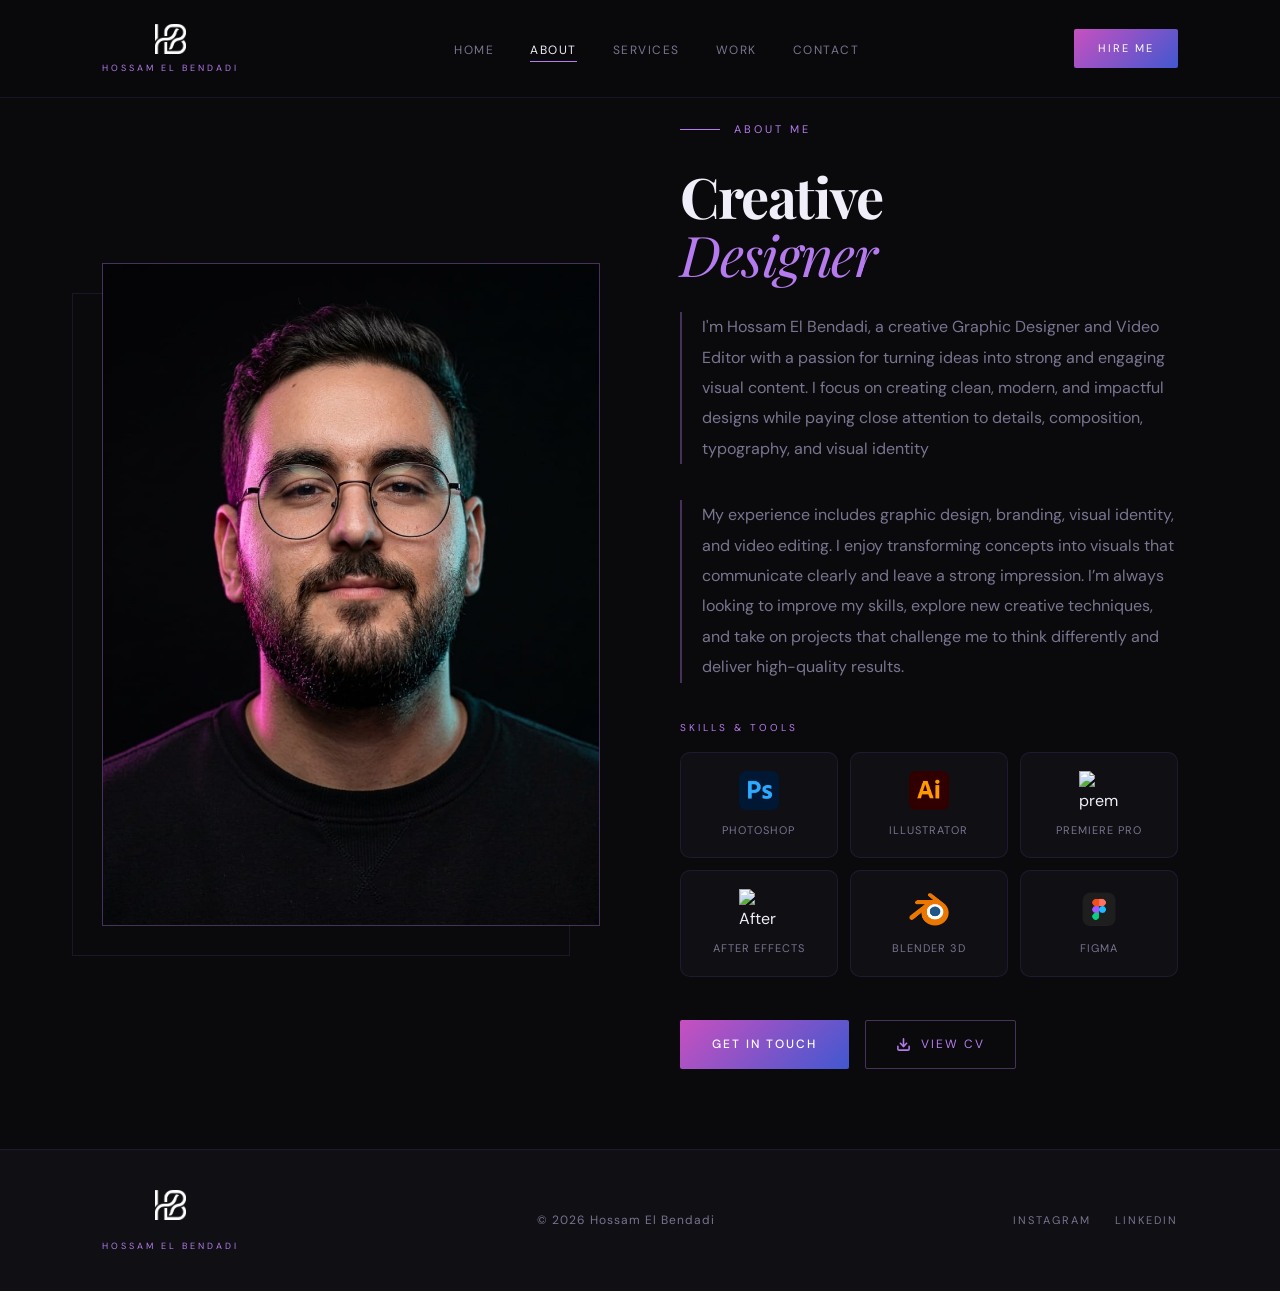
==== about.html @ 080a70f8 "Add files via upload" ====
<!DOCTYPE html>
<html lang="en">
<head>
  <meta charset="UTF-8">
  <meta name="viewport" content="width=device-width, initial-scale=1.0">
  <title>About — Hossam El Bendadi</title>
  <link rel="preconnect" href="https://fonts.googleapis.com">
  <link href="https://fonts.googleapis.com/css2?family=Playfair+Display:ital,wght@0,700;1,400;1,700&family=DM+Sans:wght@300;400;500&family=DM+Mono:wght@400;500&display=swap" rel="stylesheet">
  <link rel="stylesheet" href="style.css">
</head>
<body>

<nav>
  <a href="index.html" class="logo">
    <img src="logo hossam white.png" alt="HB" style="height:30px;width:auto; object-fit: contain; filter:brightness(0) invert(1);">
      <span style="display: block; margin-top: 8px;">HOSSAM EL BENDADI</span>
  </a>
  <ul>
    <li><a href="index.html">Home</a></li>
    <li><a href="about.html" class="active">About</a></li>
    <li><a href="services.html">Services</a></li>
    <li><a href="portfolio.html">Work</a></li>
   
    <li><a href="contact.html">Contact</a></li>
  </ul>
  <a href="contact.html" class="nav-cta">Hire Me</a>
</nav>

<div class="page">
  <section class="about-hero">
    <div class="about-img-wrap">
      <img class="about-img" src="2.jpeg" alt="Hossam El Bendadi">
      <div class="about-img-deco"></div>
    </div>
    <div class="about-text">
      <div class="eyebrow">
        <div class="line"></div>
        <span>About Me</span>
      </div>
      <h1>
        Creative
        <em>Designer</em>
      </h1>
      <p class="about-bio">
        I'm Hossam El Bendadi, a creative Graphic Designer and Video Editor with a passion for turning ideas into strong and engaging visual content. I focus on creating clean, modern, and impactful designs while paying close attention to details, composition, typography, and visual identity
      </p>
      <p class="about-bio" style="margin-top:0;">
       My experience includes graphic design, branding, visual identity, and video editing. I enjoy transforming concepts into visuals that communicate clearly and leave a strong impression.

I’m always looking to improve my skills, explore new creative techniques, and take on projects that challenge me to think differently and deliver high-quality results.
      </p>
      <p class="section-tag" style="margin-top:32px;">Skills & Tools</p>

      <div class="tools-grid">

        <!-- Photoshop (tswira dyalek) -->
        <div class="tool-item">
          <img src="photoshop.png" alt="Photoshop">
          <span>Photoshop</span>
        </div>

        <!-- Illustrator -->
        <div class="tool-item">
          <img src="illustrator.png" alt="illustrator">
          <span>Illustrator</span>
        </div>

        <!-- Premiere Pro -->
        <div class="tool-item">
           <img src="premier pro.png" alt="premier pro">
          <span>Premiere Pro</span>
        </div>

        <!-- After Effects -->
        <div class="tool-item">
           <img src="after effect.png" alt="After Effects">
          <span>After Effects</span>
        </div>

        <!-- Blender -->
        <div class="tool-item">
          <img src="Blender 3d.png" alt="Blender">
          <span>Blender 3D</span>
        </div>

        <!-- Figma (tswira dyalek) -->
        <div class="tool-item">
          <img src="figma.png" alt="Figma">
          <span>Figma</span>
        </div>

      </div>

      <style>
        .tools-grid {
          display: grid;
          grid-template-columns: repeat(3, 1fr);
          gap: 12px;
          margin-top: 16px;
        }
        .tool-item {
          display: flex;
          flex-direction: column;
          align-items: center;
          gap: 10px;
          background: var(--bg2);
          border: 1px solid var(--border);
          border-radius: 10px;
          padding: 18px 12px;
          transition: border-color 0.2s, background 0.2s;
        }
        .tool-item:hover {
          border-color: var(--gold-border);
          background: var(--bg3);
        }
        .tool-item img {
          width: 40px;
          height: 40px;
          object-fit: contain;
        }
        .tool-item span {
          font-size: 11px;
          letter-spacing: 1px;
          text-transform: uppercase;
          color: var(--muted);
          text-align: center;
        }
      </style>
      
      <br>
      <div style="display:flex;gap:16px;align-items:center;margin-top:16px;flex-wrap:wrap;">
        <a href="contact.html" class="btn-gold">Get In Touch</a>
        <a href="Hossam%20El%20Bendadi%20CV.pdf" id="cv-open-btn" class="btn-outline" style="display:inline-flex;align-items:center;gap:10px;">
          <svg width="15" height="15" viewBox="0 0 24 24" fill="none" stroke="currentColor" stroke-width="2.5" stroke-linecap="round" stroke-linejoin="round">
            <path d="M21 15v4a2 2 0 0 1-2 2H5a2 2 0 0 1-2-2v-4"/>
            <polyline points="7 10 12 15 17 10"/>
            <line x1="12" y1="15" x2="12" y2="3"/>
          </svg>
          View CV
        </a>
      </div>
    </div>
  </section>
</div>

 <footer>
    <a href="index.html" class="logo">
      <img src="logo hossam white.png" alt="HB" style="height:30px;width:auto; object-fit: contain; filter:brightness(0) invert(1);">
      <span style="display: block; margin-top: 20px;">HOSSAM EL BENDADI</span>
    </a>
    <p>© 2026 Hossam El Bendadi</p>
    <div class="socials">
      <a href="https://www.instagram.com/hossamdesign_1?igsh=N2c5M213bTdkdm1r" target="_blank">Instagram</a>
      <a href="https://www.linkedin.com/in/hossam-el-bendadi-33090b414?utm_source=share_via&utm_content=profile&utm_medium=medium_android" target="_blank">LinkedIn</a>
    </div>
  </footer>

<!-- CV VIEWER MODAL -->
<div class="cv-modal" id="cv-modal">
  <div class="cv-modal-top">
    <span class="cv-modal-title">Houssam El Bendadi — CV</span>
    <button class="cv-modal-close" id="cv-modal-close">✕ Close</button>
  </div>
  <div class="cv-modal-body">
    <iframe id="cv-modal-frame" src="" title="CV"></iframe>
  </div>
</div>

<style>
  .cv-modal {
    display: none;
    position: fixed;
    inset: 0;
    z-index: 999;
    background: rgba(5,5,8,0.96);
    backdrop-filter: blur(10px);
    flex-direction: column;
  }
  .cv-modal.open { display: flex; }
  .cv-modal-top {
    display: flex;
    align-items: center;
    justify-content: space-between;
    padding: 16px 24px;
    background: rgba(10,10,12,0.9);
    border-bottom: 1px solid var(--border);
  }
  .cv-modal-title {
    font-family: var(--font-head);
    font-size: 16px;
    color: var(--text);
  }
  .cv-modal-close {
    background: none;
    border: 1px solid var(--border);
    color: var(--text);
    padding: 8px 16px;
    border-radius: 6px;
    cursor: pointer;
    font-size: 13px;
    letter-spacing: 1px;
    transition: border-color 0.2s, background 0.2s;
  }
  .cv-modal-close:hover {
    border-color: var(--gold);
    background: rgba(181,123,238,0.1);
  }
  .cv-modal-body {
    flex: 1;
    padding: 16px;
  }
  .cv-modal-body iframe {
    width: 100%;
    height: 100%;
    border: 1px solid var(--gold-border);
    background: #fff;
  }
</style>

<script>
  (function() {
    const openBtn  = document.getElementById('cv-open-btn');
    const modal    = document.getElementById('cv-modal');
    const closeBtn = document.getElementById('cv-modal-close');
    const frame    = document.getElementById('cv-modal-frame');
    const CV_SRC   = 'Hossam%20El%20Bendadi%20CV.pdf';

    function openModal(e) {
      e.preventDefault();
      frame.src = CV_SRC;
      modal.classList.add('open');
      document.body.style.overflow = 'hidden';
    }
    function closeModal() {
      modal.classList.remove('open');
      document.body.style.overflow = '';
      frame.src = '';
    }
    openBtn.addEventListener('click', openModal);
    closeBtn.addEventListener('click', closeModal);
    document.addEventListener('keydown', e => {
      if (e.key === 'Escape' && modal.classList.contains('open')) closeModal();
    });
  })();
</script>

</body>
</html>
---- style.css ----
/* ===== RESET & BASE ===== */
*, *::before, *::after { margin: 0; padding: 0; box-sizing: border-box; }

:root {
  --bg1:         #0a0a0c;
  --bg2:         #0f0f14;
  --bg3:         #141420;
  --border:      rgba(160, 100, 255, 0.12);
  --gold:        #b57bee;
  --gold-border: rgba(181, 123, 238, 0.35);
  --text:        #f0eef8;
  --muted:       #7a7490;
  --accent:      #c850c0;
  --accent2:     #4158d0;
  --font-head:   'Playfair Display', serif;
  --font-body:   'DM Sans', sans-serif;
  --font-mono:   'DM Mono', monospace;
}

html { scroll-behavior: smooth; }

body {
  background: var(--bg1);
  color: var(--text);
  font-family: var(--font-body);
  font-size: 16px;
  line-height: 1.7;
  -webkit-font-smoothing: antialiased;
}

a { color: inherit; text-decoration: none; }
img { display: block; }

/* ===== TYPOGRAPHY ===== */
.section-tag {
  font-size: 10px;
  letter-spacing: 3px;
  text-transform: uppercase;
  color: var(--gold);
  display: block;
  margin-bottom: 14px;
}

.section-title {
  font-family: var(--font-head);
  font-size: 48px;
  font-weight: 700;
  line-height: 1.1;
  letter-spacing: -1px;
}

.section-title em {
  font-style: italic;
  font-weight: 400;
  color: var(--gold);
}

/* ===== BUTTONS ===== */
.btn-gold {
  display: inline-block;
  padding: 14px 32px;
  background: linear-gradient(135deg, var(--accent), var(--accent2));
  color: #fff;
  font-size: 12px;
  font-weight: 500;
  letter-spacing: 2px;
  text-transform: uppercase;
  border-radius: 2px;
  transition: opacity 0.2s;
}
.btn-gold:hover { opacity: 0.85; }

.btn-outline {
  display: inline-block;
  padding: 13px 30px;
  border: 1px solid var(--gold-border);
  color: var(--gold);
  font-size: 12px;
  font-weight: 400;
  letter-spacing: 2px;
  text-transform: uppercase;
  border-radius: 2px;
  transition: background 0.2s, border-color 0.2s;
}
.btn-outline:hover {
  background: rgba(181, 123, 238, 0.08);
  border-color: var(--gold);
}

/* ===== NAV ===== */
nav {
  position: fixed;
  top: 0; left: 0; right: 0;
  z-index: 100;
  display: flex;
  align-items: center;
  justify-content: space-between;
  padding: 24px 8%;
  background: rgba(10, 10, 12, 0.85);
  backdrop-filter: blur(12px);
  border-bottom: 1px solid var(--border);
}

.logo {
  font-family: var(--font-head);
  font-size: 22px;
  font-weight: 700;
  color: var(--text);
  display: flex;
  flex-direction: column;
  line-height: 1;
  gap: 2px;
}

.logo span {
  font-family: var(--font-body);
  font-size: 9px;
  letter-spacing: 3px;
  text-transform: uppercase;
  color: var(--gold);
  font-weight: 400;
}

nav ul {
  display: flex;
  gap: 36px;
  list-style: none;
}

nav ul a {
  font-size: 12px;
  letter-spacing: 1.5px;
  text-transform: uppercase;
  color: var(--muted);
  transition: color 0.2s;
  position: relative;
}

nav ul a::after {
  content: '';
  position: absolute;
  bottom: -4px; left: 0; right: 0;
  height: 1px;
  background: var(--gold);
  transform: scaleX(0);
  transition: transform 0.2s;
}

nav ul a:hover,
nav ul a.active { color: var(--text); }
nav ul a:hover::after,
nav ul a.active::after { transform: scaleX(1); }

.nav-cta {
  font-size: 11px;
  letter-spacing: 2px;
  text-transform: uppercase;
  padding: 10px 24px;
  background: linear-gradient(135deg, var(--accent), var(--accent2));
  color: #fff;
  border-radius: 2px;
  transition: opacity 0.2s;
}
.nav-cta:hover { opacity: 0.85; }

/* ===== PAGE WRAPPER ===== */
.page { padding-top: 0; }

/* ===== FOOTER ===== */
footer {
  border-top: 1px solid var(--border);
  padding: 40px 8%;
  display: flex;
  align-items: center;
  justify-content: space-between;
  background: var(--bg2);
}

footer p {
  font-size: 12px;
  color: var(--muted);
  letter-spacing: 1px;
}

.socials {
  display: flex;
  gap: 24px;
}

.socials a {
  font-size: 11px;
  letter-spacing: 2px;
  text-transform: uppercase;
  color: var(--muted);
  transition: color 0.2s;
}
.socials a:hover { color: var(--gold); }

/* ===== ABOUT PAGE ===== */
.about-hero {
  min-height: 100vh;
  display: grid;
  grid-template-columns: 1fr 1fr;
  align-items: center;
  padding: 120px 8% 80px;
  gap: 80px;
}

.about-img-wrap {
  position: relative;
}

.about-img {
  width: 100%;
  aspect-ratio: 3/4;
  object-fit: cover;
  border: 1px solid var(--gold-border);
}

.about-img-deco {
  position: absolute;
  top: 30px; left: -30px;
  width: 100%;
  height: 100%;
  border: 1px solid var(--border);
  z-index: -1;
}

.about-text .eyebrow {
  display: flex;
  align-items: center;
  gap: 14px;
  margin-bottom: 28px;
}
.about-text .eyebrow .line { width: 40px; height: 1px; background: var(--gold); }
.about-text .eyebrow span { font-size: 11px; letter-spacing: 3px; text-transform: uppercase; color: var(--gold); }

.about-text h1 {
  font-family: var(--font-head);
  font-size: 56px;
  font-weight: 700;
  line-height: 1.05;
  letter-spacing: -1.5px;
  margin-bottom: 10px;
}

.about-text h1 em { font-style: italic; font-weight: 400; color: var(--gold); display: block; }

.about-bio {
  color: var(--muted);
  font-size: 16px;
  line-height: 1.9;
  margin: 28px 0 36px;
  border-left: 2px solid var(--gold-border);
  padding-left: 20px;
}

.skills-list {
  display: flex;
  flex-wrap: wrap;
  gap: 10px;
  margin-top: 32px;
}

.skill-tag {
  font-size: 11px;
  letter-spacing: 1.5px;
  text-transform: uppercase;
  padding: 7px 16px;
  border: 1px solid var(--gold-border);
  color: var(--gold);
  border-radius: 2px;
}

/* ===== SERVICES PAGE ===== */
.services-hero {
  padding: 160px 8% 80px;
  text-align: center;
}

.services-grid-full {
  padding: 0 8% 100px;
  display: grid;
  grid-template-columns: repeat(3, 1fr);
  gap: 2px;
}

.service-card {
  background: var(--bg2);
  border: 1px solid var(--border);
  padding: 48px 36px;
  position: relative;
  transition: border-color 0.3s, background 0.3s;
  cursor: default;
}

.service-card:hover {
  border-color: var(--gold-border);
  background: var(--bg3);
}

.service-num {
  font-family: var(--font-mono);
  font-size: 11px;
  letter-spacing: 2px;
  color: var(--gold);
  opacity: 0.5;
  margin-bottom: 28px;
  display: block;
}

.service-icon-big {
  font-size: 36px;
  margin-bottom: 20px;
  display: block;
}

.service-card h3 {
  font-family: var(--font-head);
  font-size: 22px;
  font-weight: 700;
  margin-bottom: 14px;
  color: var(--text);
}

.service-card p {
  font-size: 14px;
  color: var(--muted);
  line-height: 1.8;
}

/* ===== PORTFOLIO PAGE ===== */
.portfolio-hero {
  padding: 160px 8% 60px;
  text-align: center;
}

.filter-bar {
  padding: 0 8% 48px;
  display: flex;
  gap: 12px;
  flex-wrap: wrap;
}

.filter-btn {
  font-size: 11px;
  letter-spacing: 2px;
  text-transform: uppercase;
  padding: 8px 20px;
  border: 1px solid var(--border);
  color: var(--muted);
  background: none;
  cursor: pointer;
  border-radius: 2px;
  transition: all 0.2s;
  font-family: var(--font-body);
}

.filter-btn:hover,
.filter-btn.active {
  border-color: var(--gold-border);
  color: var(--gold);
  background: rgba(181, 123, 238, 0.06);
}

.portfolio-grid {
  padding: 0 8% 100px;
  display: grid;
  grid-template-columns: repeat(3, 1fr);
  gap: 2px;
}

.port-item {
  background: var(--bg3);
  border: 1px solid var(--border);
  overflow: hidden;
  position: relative;
  cursor: pointer;
  aspect-ratio: 4/3;
  transition: border-color 0.3s;
}

.port-item:hover { border-color: var(--gold-border); }

.port-item .no-img {
  width: 100%; height: 100%;
  display: flex; align-items: center; justify-content: center;
  font-size: 12px; letter-spacing: 2px; text-transform: uppercase;
  color: var(--muted); opacity: 0.3;
}

.port-overlay {
  position: absolute;
  inset: 0;
  background: linear-gradient(transparent 40%, rgba(10,10,12,0.95));
  padding: 20px;
  display: flex;
  flex-direction: column;
  justify-content: flex-end;
  opacity: 0;
  transition: opacity 0.3s;
}

.port-item:hover .port-overlay { opacity: 1; }

.port-cat {
  font-size: 10px;
  letter-spacing: 3px;
  text-transform: uppercase;
  color: var(--gold);
  margin-bottom: 4px;
}

.port-name {
  font-family: var(--font-head);
  font-size: 18px;
  color: var(--text);
}

/* ===== CONTACT PAGE ===== */
.contact-wrap {
  min-height: 100vh;
  display: grid;
  grid-template-columns: 1fr 1fr;
  padding-top: 80px;
}

.contact-left {
  padding: 80px 8%;
  background: var(--bg2);
  border-right: 1px solid var(--border);
  display: flex;
  flex-direction: column;
  justify-content: center;
}

.contact-left h1 {
  font-family: var(--font-head);
  font-size: 52px;
  font-weight: 700;
  line-height: 1.05;
  letter-spacing: -1.5px;
  margin-bottom: 10px;
}

.contact-left h1 em { font-style: italic; font-weight: 400; color: var(--gold); display: block; }

.contact-left p {
  color: var(--muted);
  margin: 24px 0 48px;
  max-width: 360px;
  line-height: 1.9;
}

.contact-info { display: flex; flex-direction: column; gap: 20px; }

.contact-line {
  display: flex;
  align-items: center;
  gap: 16px;
  padding: 18px 20px;
  border: 1px solid var(--border);
  border-radius: 4px;
  transition: border-color 0.2s;
}

.contact-line:hover { border-color: var(--gold-border); }

.contact-line-icon {
  width: 36px; height: 36px;
  background: rgba(181, 123, 238, 0.1);
  border-radius: 50%;
  display: flex; align-items: center; justify-content: center;
  font-size: 16px;
  color: var(--gold);
  flex-shrink: 0;
}

.contact-line-text { display: flex; flex-direction: column; gap: 2px; }
.contact-line-label { font-size: 10px; letter-spacing: 2px; text-transform: uppercase; color: var(--muted); }
.contact-line-val { font-size: 14px; color: var(--text); }

.contact-right {
  padding: 80px 8%;
  display: flex;
  flex-direction: column;
  justify-content: center;
}

.contact-form { display: flex; flex-direction: column; gap: 20px; }

.form-group { display: flex; flex-direction: column; gap: 8px; }

.form-group label {
  font-size: 10px;
  letter-spacing: 2px;
  text-transform: uppercase;
  color: var(--muted);
}

.form-group input,
.form-group textarea,
.form-group select {
  background: var(--bg2);
  border: 1px solid var(--border);
  color: var(--text);
  font-family: var(--font-body);
  font-size: 14px;
  padding: 14px 18px;
  border-radius: 2px;
  outline: none;
  transition: border-color 0.2s;
  resize: none;
}

.form-group input:focus,
.form-group textarea:focus,
.form-group select:focus {
  border-color: var(--gold-border);
}

.form-group input::placeholder,
.form-group textarea::placeholder { color: var(--muted); opacity: 0.5; }

.form-row { display: grid; grid-template-columns: 1fr 1fr; gap: 20px; }

.form-submit {
  margin-top: 8px;
  padding: 16px;
  background: linear-gradient(135deg, var(--accent), var(--accent2));
  color: #fff;
  border: none;
  font-family: var(--font-body);
  font-size: 12px;
  font-weight: 500;
  letter-spacing: 3px;
  text-transform: uppercase;
  cursor: pointer;
  border-radius: 2px;
  transition: opacity 0.2s;
}
.form-submit:hover { opacity: 0.85; }
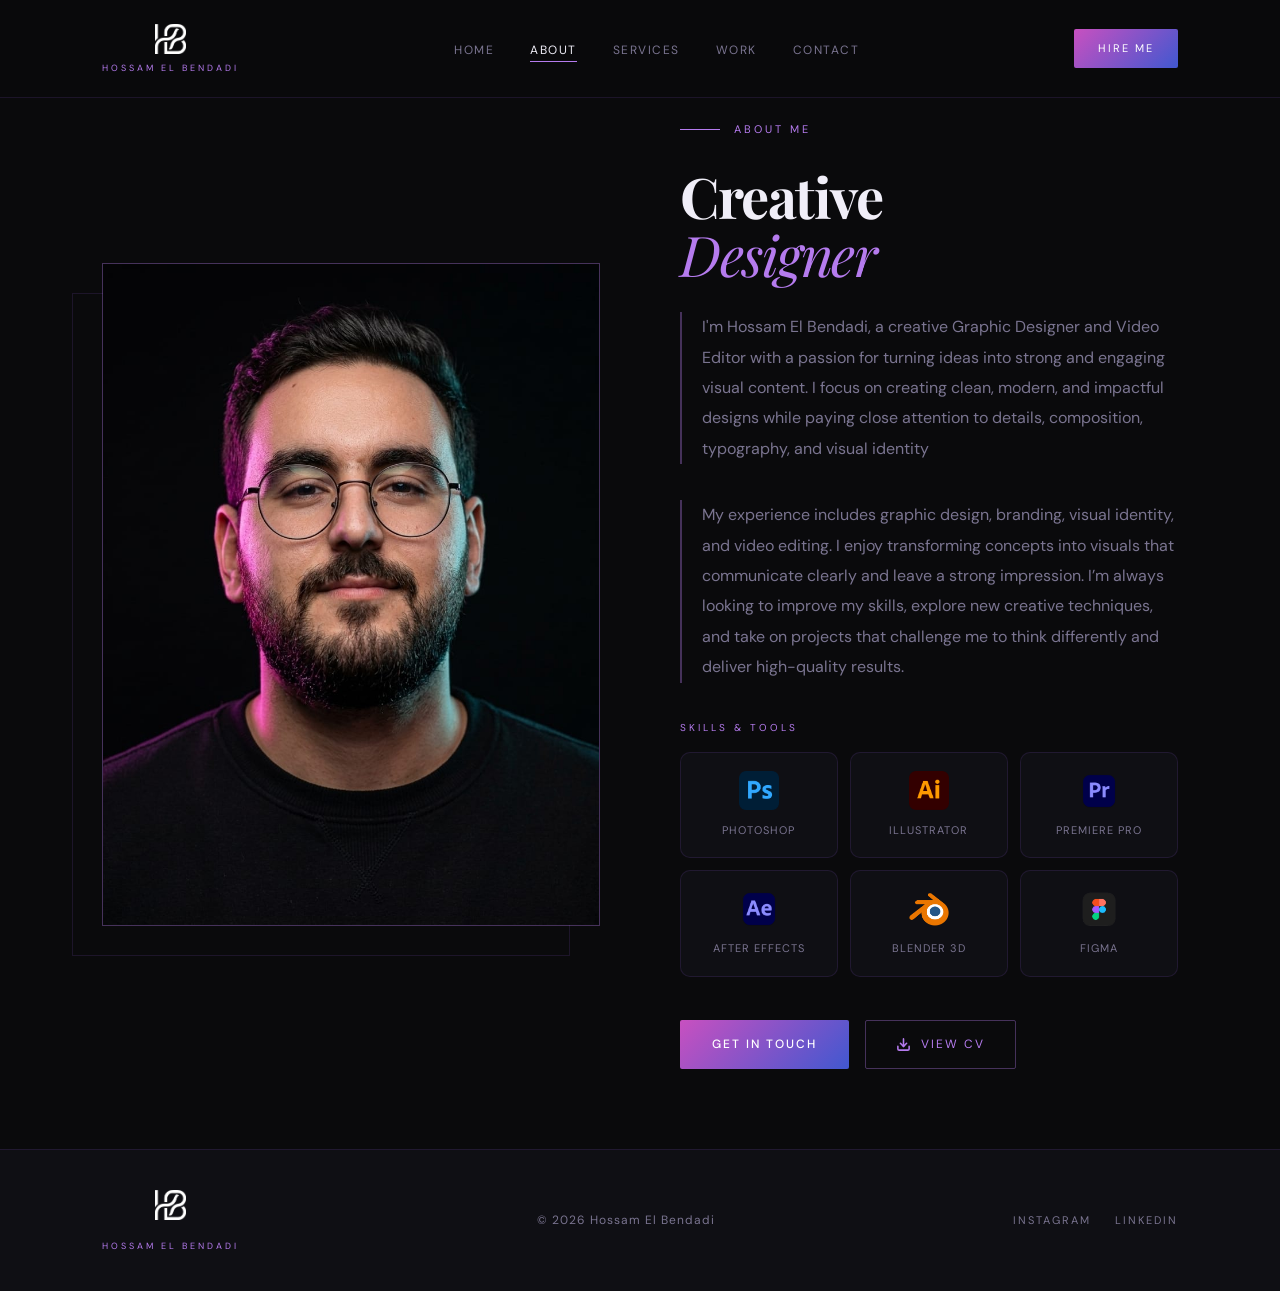
==== commit b0ac1c66: "Optimize portfolio media and improve responsive design" ====
--- a/about.html
+++ b/about.html
@@ -12,10 +12,10 @@
 
 <nav>
   <a href="index.html" class="logo">
-    <img src="logo hossam white.png" alt="HB" style="height:30px;width:auto; object-fit: contain; filter:brightness(0) invert(1);">
+    <img src="logo hossam white.webp" alt="HB" style="height:30px;width:auto; object-fit: contain; filter:brightness(0) invert(1);">
       <span style="display: block; margin-top: 8px;">HOSSAM EL BENDADI</span>
   </a>
-  <ul>
+  <ul id="primary-navigation">
     <li><a href="index.html">Home</a></li>
     <li><a href="about.html" class="active">About</a></li>
     <li><a href="services.html">Services</a></li>
@@ -23,6 +23,9 @@
    
     <li><a href="contact.html">Contact</a></li>
   </ul>
+  <button class="nav-toggle" type="button" aria-expanded="false" aria-controls="primary-navigation" aria-label="Toggle navigation">
+    <span></span><span></span><span></span>
+  </button>
   <a href="contact.html" class="nav-cta">Hire Me</a>
 </nav>
 
@@ -55,37 +58,37 @@
 
         <!-- Photoshop (tswira dyalek) -->
         <div class="tool-item">
-          <img src="photoshop.png" alt="Photoshop">
+          <img src="photoshop.webp" alt="Photoshop">
           <span>Photoshop</span>
         </div>
 
         <!-- Illustrator -->
         <div class="tool-item">
-          <img src="illustrator.png" alt="illustrator">
+          <img src="illustrator.webp" alt="illustrator">
           <span>Illustrator</span>
         </div>
 
         <!-- Premiere Pro -->
         <div class="tool-item">
-           <img src="premier pro.png" alt="premier pro">
+           <img src="premier pro.webp" alt="premier pro">
           <span>Premiere Pro</span>
         </div>
 
         <!-- After Effects -->
         <div class="tool-item">
-           <img src="after effect.png" alt="After Effects">
+           <img src="after effect.webp" alt="After Effects">
           <span>After Effects</span>
         </div>
 
         <!-- Blender -->
         <div class="tool-item">
-          <img src="Blender 3d.png" alt="Blender">
+          <img src="Blender 3d.webp" alt="Blender">
           <span>Blender 3D</span>
         </div>
 
         <!-- Figma (tswira dyalek) -->
         <div class="tool-item">
-          <img src="figma.png" alt="Figma">
+          <img src="figma.webp" alt="Figma">
           <span>Figma</span>
         </div>
 
@@ -145,7 +148,7 @@
 
  <footer>
     <a href="index.html" class="logo">
-      <img src="logo hossam white.png" alt="HB" style="height:30px;width:auto; object-fit: contain; filter:brightness(0) invert(1);">
+      <img src="logo hossam white.webp" alt="HB" style="height:30px;width:auto; object-fit: contain; filter:brightness(0) invert(1);">
       <span style="display: block; margin-top: 20px;">HOSSAM EL BENDADI</span>
     </a>
     <p>© 2026 Hossam El Bendadi</p>
@@ -244,5 +247,7 @@
   })();
 </script>
 
+<script src="responsive.js"></script>
+
 </body>
-</html>+</html>
--- a/style.css
+++ b/style.css
@@ -539,4 +539,203 @@
   border-radius: 2px;
   transition: opacity 0.2s;
 }
-.form-submit:hover { opacity: 0.85; }+.form-submit:hover { opacity: 0.85; }
+
+/* ===== RESPONSIVE ADJUSTMENTS ===== */
+.nav-toggle {
+  display: none;
+  width: 44px;
+  height: 44px;
+  align-items: center;
+  justify-content: center;
+  flex-direction: column;
+  gap: 5px;
+  padding: 0;
+  border: 1px solid var(--gold-border);
+  border-radius: 2px;
+  background: transparent;
+  color: var(--text);
+  cursor: pointer;
+}
+
+.nav-toggle span {
+  width: 20px;
+  height: 1px;
+  background: currentColor;
+  transition: transform 0.2s, opacity 0.2s;
+}
+
+nav.menu-open .nav-toggle span:nth-child(1) { transform: translateY(6px) rotate(45deg); }
+nav.menu-open .nav-toggle span:nth-child(2) { opacity: 0; }
+nav.menu-open .nav-toggle span:nth-child(3) { transform: translateY(-6px) rotate(-45deg); }
+
+.form-row > *,
+.contact-line-text { min-width: 0; }
+
+.form-group input,
+.form-group textarea,
+.form-group select { width: 100%; }
+
+@media (max-width: 900px) {
+  .services-grid-full,
+  .portfolio-grid { grid-template-columns: repeat(2, minmax(0, 1fr)); }
+
+  .contact-wrap {
+    min-height: auto;
+    grid-template-columns: 1fr;
+    padding-top: 98px;
+  }
+
+  .contact-left {
+    border-right: 0;
+    border-bottom: 1px solid var(--border);
+  }
+
+  .contact-left,
+  .contact-right { padding: 64px 8%; }
+}
+
+@media (max-width: 767px) {
+  nav {
+    min-height: 92px;
+    padding: 16px 8%;
+  }
+
+  nav .nav-cta { display: none; }
+
+  .nav-toggle { display: flex; }
+
+  nav ul {
+    display: none;
+    position: absolute;
+    top: 100%;
+    left: 0;
+    right: 0;
+    flex-direction: column;
+    gap: 0;
+    padding: 8px 8% 20px;
+    background: rgba(10, 10, 12, 0.98);
+    border-bottom: 1px solid var(--border);
+    box-shadow: 0 18px 30px rgba(0, 0, 0, 0.28);
+  }
+
+  nav.menu-open ul { display: flex; }
+
+  nav ul a {
+    display: block;
+    padding: 11px 0;
+    font-size: 13px;
+  }
+
+  .section-title { font-size: 40px; }
+
+  .about-hero {
+    min-height: auto;
+    grid-template-columns: 1fr;
+    gap: 48px;
+    padding: 132px 8% 72px;
+  }
+
+  .about-img-wrap {
+    width: 100%;
+    max-width: 440px;
+    margin: 0 auto;
+  }
+
+  .about-text h1 { font-size: 46px; }
+  .about-bio { font-size: 15px; }
+  .tools-grid { grid-template-columns: repeat(2, minmax(0, 1fr)) !important; }
+
+  .services-hero,
+  .portfolio-hero { padding: 140px 8% 52px; }
+
+  .services-grid-full,
+  .portfolio-grid {
+    grid-template-columns: 1fr;
+    padding-bottom: 72px;
+  }
+
+  .service-card { padding: 36px 28px; }
+
+  .filter-bar {
+    justify-content: center;
+    gap: 8px;
+    padding-bottom: 36px;
+  }
+
+  .filter-btn { padding: 8px 14px; }
+
+  .contact-wrap { padding-top: 92px; }
+  .contact-left,
+  .contact-right { padding: 52px 8%; }
+  .contact-left h1 { font-size: 44px; }
+  .contact-left p { margin-bottom: 36px; }
+  .contact-line { padding: 16px; }
+  .contact-line-val { overflow-wrap: anywhere; }
+  .form-row { grid-template-columns: 1fr; }
+
+  footer {
+    flex-direction: column;
+    justify-content: center;
+    gap: 22px;
+    padding: 36px 8%;
+    text-align: center;
+  }
+
+  footer .logo { align-items: center; }
+
+  .lightbox .lb-top {
+    gap: 12px;
+    padding: 12px 16px;
+  }
+
+  .lightbox .lb-info { min-width: 0; }
+  .lightbox .lb-title { font-size: 17px; }
+  .lightbox .lb-counter { margin-left: auto; white-space: nowrap; }
+
+  .lightbox .lb-img-wrap {
+    height: 100dvh;
+    padding: 76px 12px 82px;
+  }
+
+  .lightbox .lb-btn {
+    top: auto;
+    bottom: 16px;
+    width: 44px;
+    height: 44px;
+    transform: none;
+  }
+
+  .lightbox .lb-prev { left: 16px; }
+  .lightbox .lb-next { right: 16px; }
+  .lightbox .lb-dots { bottom: 32px; max-width: calc(100vw - 144px); }
+  .lightbox .lb-hint { display: none !important; }
+
+  .cv-modal-top { gap: 12px; padding: 12px 16px; }
+  .cv-modal-title { font-size: 14px; }
+  .cv-modal-close { flex-shrink: 0; padding: 8px 12px; }
+  .cv-modal-body { padding: 8px; }
+}
+
+@media (max-width: 600px) {
+  .stats-bar {
+    display: grid;
+    grid-template-columns: repeat(2, minmax(0, 1fr));
+    padding: 28px 8%;
+  }
+
+  .stat { padding: 20px 8px; }
+  .stat:nth-child(odd) { border-right: 1px solid var(--border); }
+  .stat:nth-child(-n + 2) { border-bottom: 1px solid var(--border); }
+  .stat:nth-child(even) { border-right: 0; }
+  .stat-num { font-size: 38px; }
+  .stat-label { font-size: 10px; letter-spacing: 1.5px; }
+}
+
+@media (hover: none) {
+  .port-overlay,
+  .proj-overlay {
+    opacity: 1;
+    transform: translateY(0);
+  }
+}
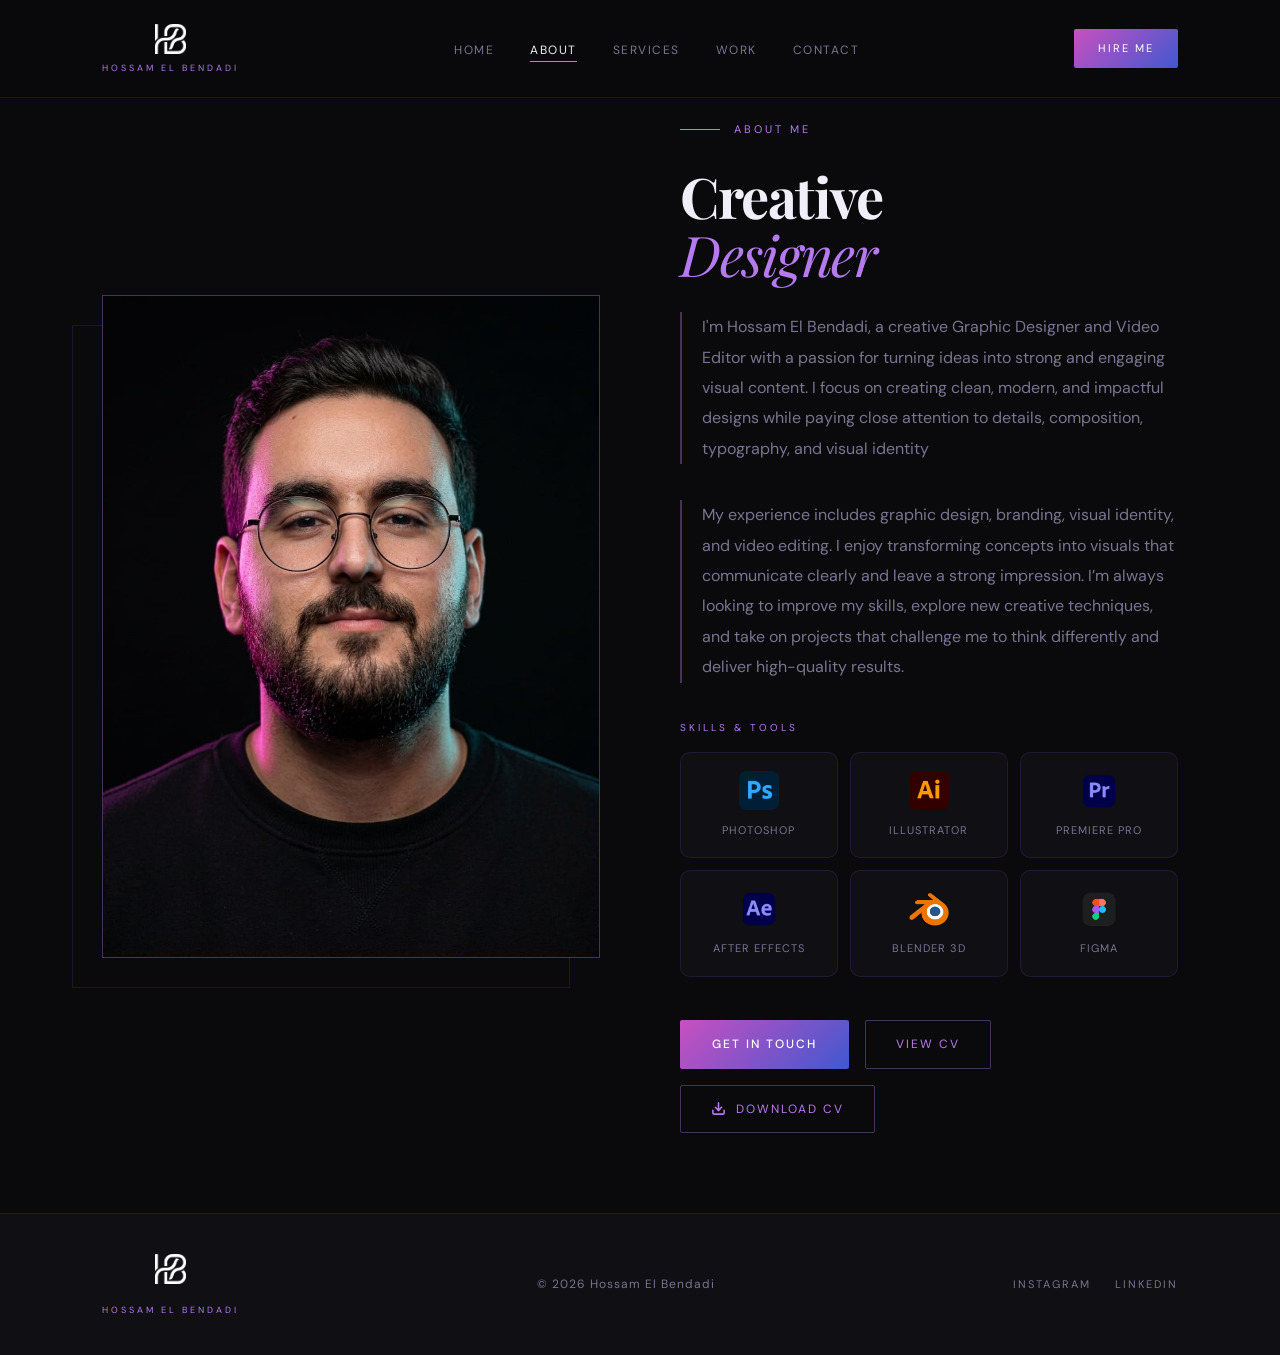
==== commit ade19b9a: "Improve gallery performance and portfolio UX" ====
--- a/about.html
+++ b/about.html
@@ -58,37 +58,37 @@
 
         <!-- Photoshop (tswira dyalek) -->
         <div class="tool-item">
-          <img src="photoshop.webp" alt="Photoshop">
+          <img src="photoshop.webp" alt="Photoshop" loading="lazy" decoding="async">
           <span>Photoshop</span>
         </div>
 
         <!-- Illustrator -->
         <div class="tool-item">
-          <img src="illustrator.webp" alt="illustrator">
+          <img src="illustrator.webp" alt="illustrator" loading="lazy" decoding="async">
           <span>Illustrator</span>
         </div>
 
         <!-- Premiere Pro -->
         <div class="tool-item">
-           <img src="premier pro.webp" alt="premier pro">
+           <img src="premier pro.webp" alt="premier pro" loading="lazy" decoding="async">
           <span>Premiere Pro</span>
         </div>
 
         <!-- After Effects -->
         <div class="tool-item">
-           <img src="after effect.webp" alt="After Effects">
+           <img src="after effect.webp" alt="After Effects" loading="lazy" decoding="async">
           <span>After Effects</span>
         </div>
 
         <!-- Blender -->
         <div class="tool-item">
-          <img src="Blender 3d.webp" alt="Blender">
+          <img src="Blender 3d.webp" alt="Blender" loading="lazy" decoding="async">
           <span>Blender 3D</span>
         </div>
 
         <!-- Figma (tswira dyalek) -->
         <div class="tool-item">
-          <img src="figma.webp" alt="Figma">
+          <img src="figma.webp" alt="Figma" loading="lazy" decoding="async">
           <span>Figma</span>
         </div>
 
@@ -133,13 +133,16 @@
       <br>
       <div style="display:flex;gap:16px;align-items:center;margin-top:16px;flex-wrap:wrap;">
         <a href="contact.html" class="btn-gold">Get In Touch</a>
-        <a href="Hossam%20El%20Bendadi%20CV.pdf" id="cv-open-btn" class="btn-outline" style="display:inline-flex;align-items:center;gap:10px;">
+        <a href="Hossam%20El%20Bendadi%20CV_optimized.pdf" target="_blank" rel="noopener" class="btn-outline" style="display:inline-flex;align-items:center;gap:10px;">
+          View CV
+        </a>
+        <a href="Hossam%20El%20Bendadi%20CV_optimized.pdf" download="Hossam_El_Bendadi_CV.pdf" class="btn-outline" style="display:inline-flex;align-items:center;gap:10px;">
           <svg width="15" height="15" viewBox="0 0 24 24" fill="none" stroke="currentColor" stroke-width="2.5" stroke-linecap="round" stroke-linejoin="round">
             <path d="M21 15v4a2 2 0 0 1-2 2H5a2 2 0 0 1-2-2v-4"/>
             <polyline points="7 10 12 15 17 10"/>
             <line x1="12" y1="15" x2="12" y2="3"/>
           </svg>
-          View CV
+          Download CV
         </a>
       </div>
     </div>
@@ -158,94 +161,7 @@
     </div>
   </footer>
 
-<!-- CV VIEWER MODAL -->
-<div class="cv-modal" id="cv-modal">
-  <div class="cv-modal-top">
-    <span class="cv-modal-title">Houssam El Bendadi — CV</span>
-    <button class="cv-modal-close" id="cv-modal-close">✕ Close</button>
-  </div>
-  <div class="cv-modal-body">
-    <iframe id="cv-modal-frame" src="" title="CV"></iframe>
-  </div>
-</div>
 
-<style>
-  .cv-modal {
-    display: none;
-    position: fixed;
-    inset: 0;
-    z-index: 999;
-    background: rgba(5,5,8,0.96);
-    backdrop-filter: blur(10px);
-    flex-direction: column;
-  }
-  .cv-modal.open { display: flex; }
-  .cv-modal-top {
-    display: flex;
-    align-items: center;
-    justify-content: space-between;
-    padding: 16px 24px;
-    background: rgba(10,10,12,0.9);
-    border-bottom: 1px solid var(--border);
-  }
-  .cv-modal-title {
-    font-family: var(--font-head);
-    font-size: 16px;
-    color: var(--text);
-  }
-  .cv-modal-close {
-    background: none;
-    border: 1px solid var(--border);
-    color: var(--text);
-    padding: 8px 16px;
-    border-radius: 6px;
-    cursor: pointer;
-    font-size: 13px;
-    letter-spacing: 1px;
-    transition: border-color 0.2s, background 0.2s;
-  }
-  .cv-modal-close:hover {
-    border-color: var(--gold);
-    background: rgba(181,123,238,0.1);
-  }
-  .cv-modal-body {
-    flex: 1;
-    padding: 16px;
-  }
-  .cv-modal-body iframe {
-    width: 100%;
-    height: 100%;
-    border: 1px solid var(--gold-border);
-    background: #fff;
-  }
-</style>
-
-<script>
-  (function() {
-    const openBtn  = document.getElementById('cv-open-btn');
-    const modal    = document.getElementById('cv-modal');
-    const closeBtn = document.getElementById('cv-modal-close');
-    const frame    = document.getElementById('cv-modal-frame');
-    const CV_SRC   = 'Hossam%20El%20Bendadi%20CV.pdf';
-
-    function openModal(e) {
-      e.preventDefault();
-      frame.src = CV_SRC;
-      modal.classList.add('open');
-      document.body.style.overflow = 'hidden';
-    }
-    function closeModal() {
-      modal.classList.remove('open');
-      document.body.style.overflow = '';
-      frame.src = '';
-    }
-    openBtn.addEventListener('click', openModal);
-    closeBtn.addEventListener('click', closeModal);
-    document.addEventListener('keydown', e => {
-      if (e.key === 'Escape' && modal.classList.contains('open')) closeModal();
-    });
-  })();
-</script>
 
 <script src="responsive.js"></script>
 
--- a/style.css
+++ b/style.css
@@ -387,6 +387,32 @@
   display: flex; align-items: center; justify-content: center;
   font-size: 12px; letter-spacing: 2px; text-transform: uppercase;
   color: var(--muted); opacity: 0.3;
+}
+
+.port-item.coming-soon {
+  cursor: default;
+  border-color: var(--border);
+}
+.port-item.coming-soon:hover {
+  border-color: var(--border);
+}
+.coming-soon-content {
+  width: 100%; height: 100%;
+  display: flex; flex-direction: column; align-items: center; justify-content: center;
+  background: var(--bg2);
+  text-align: center;
+  padding: 20px;
+}
+.coming-soon-content .soon-cat {
+  font-size: 10px; letter-spacing: 3px; text-transform: uppercase;
+  color: var(--gold); margin-bottom: 8px;
+}
+.coming-soon-content .soon-title {
+  font-family: var(--font-head); font-size: 22px; color: var(--text);
+  margin-bottom: 4px;
+}
+.coming-soon-content .soon-sub {
+  font-size: 12px; color: var(--muted);
 }
 
 .port-overlay {
